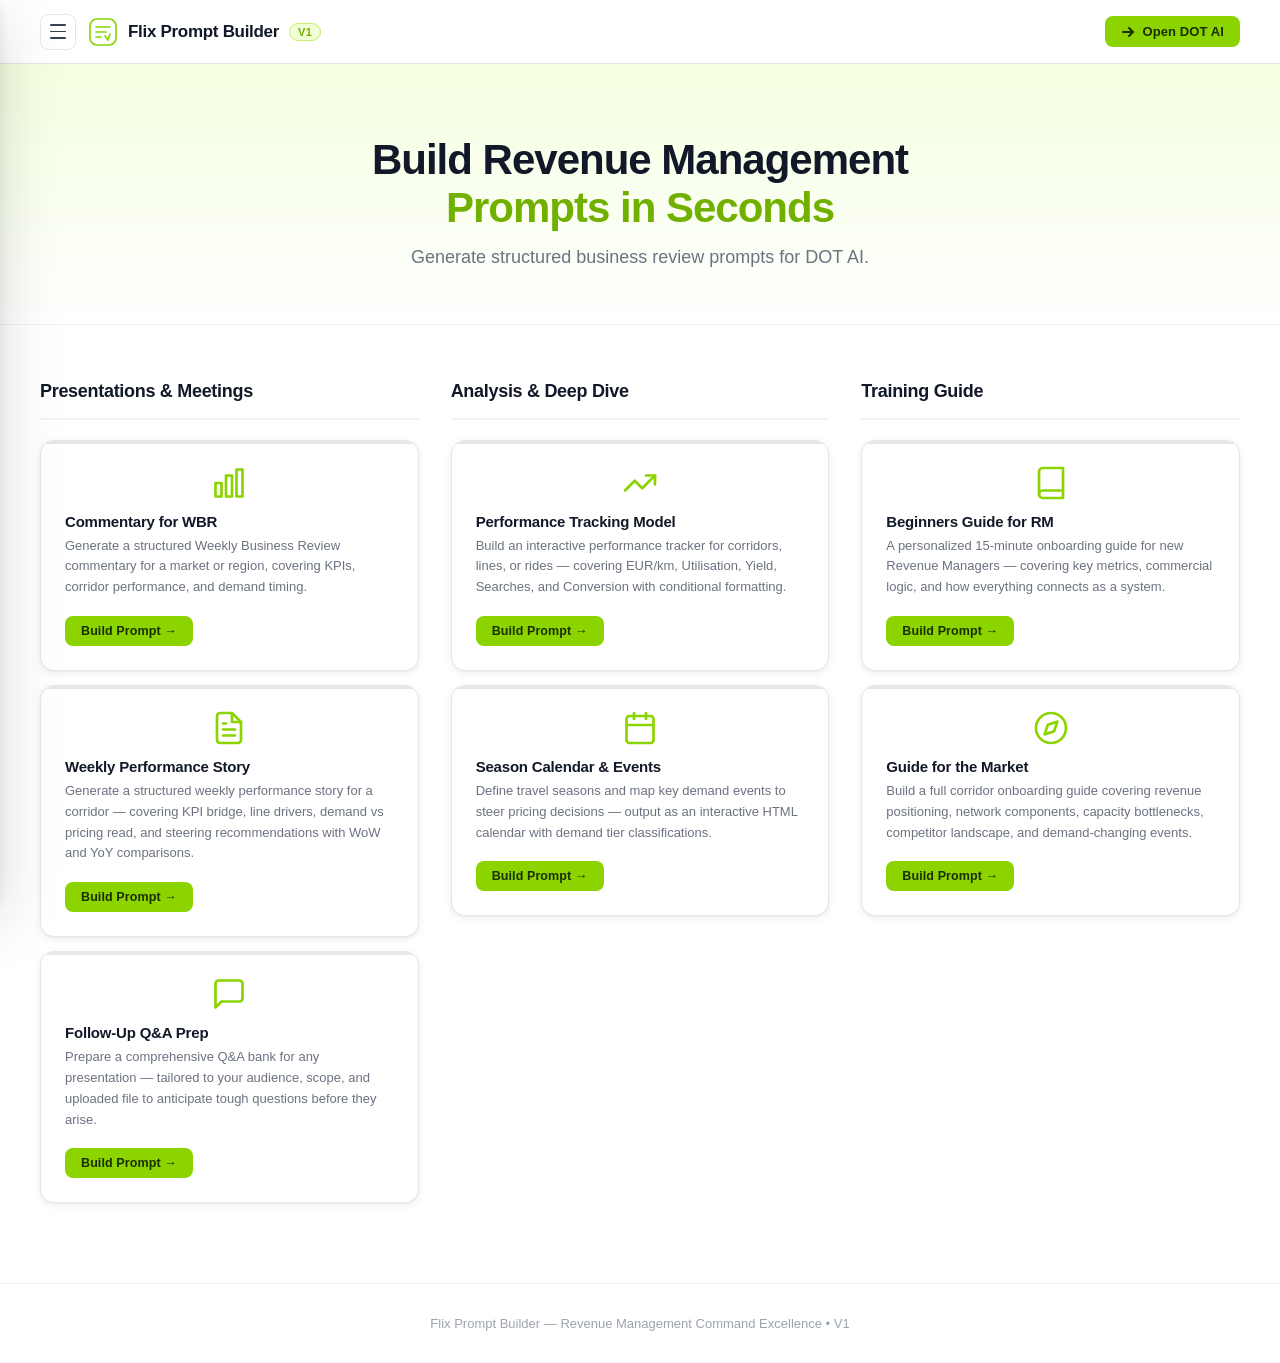
==== index.html @ 9ebeefa0 "Initial commit: RMCE AI Prompt Builder" ====
<!DOCTYPE html>
<html lang="en">
<head>
<meta charset="UTF-8">
<meta name="viewport" content="width=device-width, initial-scale=1.0">
<title>Flix Prompt Builder</title>
<link rel="stylesheet" href="css/styles.css">
</head>
<body>

<!-- SIDEBAR BACKDROP -->
<div class="sidebar-backdrop" id="sidebar-backdrop" onclick="closeSidebar()"></div>

<!-- SIDEBAR -->
<aside class="sidebar" id="sidebar">
  <div class="sidebar-head">
    <a class="sidebar-brand" href="#">
      <svg class="sidebar-brand-logo" viewBox="0 0 30 30" fill="none">
        <rect x="2" y="2" width="26" height="26" rx="7" stroke="#8BD400" stroke-width="1.7"/>
        <line x1="8" y1="10" x2="22" y2="10" stroke="#8BD400" stroke-width="1.7" stroke-linecap="round"/>
        <line x1="8" y1="15" x2="18" y2="15" stroke="#8BD400" stroke-width="1.7" stroke-linecap="round"/>
        <line x1="8" y1="20" x2="13" y2="20" stroke="#8BD400" stroke-width="1.7" stroke-linecap="round"/>
        <polyline points="17,19 20,23 22,17" stroke="#8BD400" stroke-width="1.7" stroke-linecap="round" stroke-linejoin="round" fill="none"/>
      </svg>
      <span class="sidebar-brand-text">Prompt Builder</span>
    </a>
    <button class="btn-sidebar-close" onclick="closeSidebar()" aria-label="Close sidebar">&#x2715;</button>
  </div>
  <div class="sidebar-actions">
    <button class="btn-new-prompt" onclick="closeSidebar()">
      <svg viewBox="0 0 16 16"><line x1="8" y1="2" x2="8" y2="14"/><line x1="2" y1="8" x2="14" y2="8"/></svg>
      New Prompt
    </button>
  </div>
  <div class="sidebar-body">
    <div class="sidebar-section-label">Recent</div>
    <div id="sidebar-list"><div class="sidebar-empty">No prompts yet</div></div>
  </div>
  <div class="sidebar-foot">
    <div class="sidebar-profile">
      <div class="sidebar-avatar">
        <svg viewBox="0 0 16 16"><circle cx="8" cy="5.5" r="2.5"/><path d="M2 14c0-3.3 2.7-6 6-6s6 2.7 6 6"/></svg>
      </div>
      <div class="sidebar-profile-info">
        <div class="sidebar-profile-name">RM Team</div>
        <div class="sidebar-profile-role">RMCE · V1</div>
      </div>
    </div>
  </div>
</aside>

<!-- NAV -->
<nav>
  <div style="display:flex;align-items:center;gap:12px;">
    <button class="btn-menu" id="btn-menu" aria-label="Open menu" onclick="openSidebar()">
      <span></span><span></span><span></span>
    </button>
    <a class="nav-brand" href="#">
      <svg class="nav-logo" viewBox="0 0 30 30" fill="none">
        <rect x="2" y="2" width="26" height="26" rx="7" stroke="#8BD400" stroke-width="1.7"/>
        <line x1="8" y1="10" x2="22" y2="10" stroke="#8BD400" stroke-width="1.7" stroke-linecap="round"/>
        <line x1="8" y1="15" x2="18" y2="15" stroke="#8BD400" stroke-width="1.7" stroke-linecap="round"/>
        <line x1="8" y1="20" x2="13" y2="20" stroke="#8BD400" stroke-width="1.7" stroke-linecap="round"/>
        <polyline points="17,19 20,23 22,17" stroke="#8BD400" stroke-width="1.7" stroke-linecap="round" stroke-linejoin="round" fill="none"/>
      </svg>
      <span class="nav-brand-text">Flix Prompt Builder</span>
      <span class="v1-badge">V1</span>
    </a>
  </div>
  <div class="nav-right">
    <a class="btn-dotai-nav" href="https://eu.getdot.ai" target="_blank" rel="noopener">
      <svg class="icon" viewBox="0 0 14 14"><path d="M2 7h10M8 3l4 4-4 4"/></svg>
      Open DOT AI
    </a>
  </div>
</nav>

<!-- HERO -->
<section class="hero">
  <h1>Build Revenue Management<br><span>Prompts in Seconds</span></h1>
  <p>Generate structured business review prompts for DOT AI.</p>
</section>

<!-- MAIN -->
<main id="app"></main>

<!-- MODAL -->
<div class="overlay" id="overlay" role="dialog" aria-modal="true">
  <div class="modal" id="modal">
    <div class="modal-header">
      <div class="modal-header-top">
        <div class="modal-title" id="modal-title"></div>
        <button class="modal-close" id="modal-close" aria-label="Close">&#x2715;</button>
      </div>
      <div class="progress-dots" id="progress-dots"></div>
    </div>
    <div class="modal-body" id="modal-body"></div>
    <div class="modal-footer">
      <div class="footer-left">
        <button class="btn-cancel" id="btn-cancel">Cancel</button>
      </div>
      <div class="footer-right">
        <button class="btn-prev" id="btn-prev">&#x2190; Previous</button>
        <button class="btn-next" id="btn-next">Next &#x2192;</button>
      </div>
    </div>
  </div>
</div>

<!-- TOAST -->
<div class="toast" id="toast"></div>

<footer>Flix Prompt Builder &mdash; Revenue Management Command Excellence &bull; V1</footer>

<script src="js/app.js"></script>
</body>
</html>
---- css/styles.css ----
*, *::before, *::after { box-sizing: border-box; margin: 0; padding: 0; }

:root {
  --green: #8BD400;
  --green-dark: #72b000;
  --green-light: #f0ffd4;
  --gray-50: #f9fafb;
  --gray-100: #f3f4f6;
  --gray-200: #e5e7eb;
  --gray-300: #d1d5db;
  --gray-400: #9ca3af;
  --gray-500: #6b7280;
  --gray-700: #374151;
  --gray-900: #111827;
  --radius: 14px;
  --shadow: 0 2px 8px rgba(0,0,0,0.07), 0 1px 2px rgba(0,0,0,0.04);
  --shadow-md: 0 8px 24px rgba(0,0,0,0.10), 0 2px 6px rgba(0,0,0,0.05);
  --shadow-lg: 0 20px 60px rgba(0,0,0,0.15), 0 4px 12px rgba(0,0,0,0.08);
}

body { font-family: -apple-system, BlinkMacSystemFont, 'Segoe UI', sans-serif; background: #fff; color: var(--gray-900); min-height: 100vh; }

/* ── NAV ──────────────────────────────────────────────────── */
nav { display: flex; align-items: center; justify-content: space-between; padding: 0 40px; height: 64px; border-bottom: 1px solid var(--gray-200); background: #fff; position: sticky; top: 0; z-index: 100; }
.nav-brand { display: flex; align-items: center; gap: 10px; text-decoration: none; }
.nav-logo { width: 30px; height: 30px; }
.nav-brand-text { font-size: 17px; font-weight: 700; color: var(--gray-900); letter-spacing: -0.3px; }
.v1-badge { background: var(--green-light); color: var(--green-dark); font-size: 11px; font-weight: 700; padding: 2px 8px; border-radius: 20px; border: 1px solid #c5f06a; letter-spacing: 0.3px; }
.nav-right { display: flex; align-items: center; gap: 12px; }
.btn-dotai-nav { display: inline-flex; align-items: center; gap: 7px; background: var(--green); color: #1a2e00; font-size: 13px; font-weight: 700; padding: 8px 16px; border-radius: 8px; text-decoration: none; transition: background 0.15s, transform 0.1s; letter-spacing: 0.1px; }
.btn-dotai-nav:hover { background: var(--green-dark); color: #fff; transform: scale(1.02); }
.btn-dotai-nav .icon { width: 14px; height: 14px; stroke: currentColor; fill: none; stroke-width: 2; stroke-linecap: round; stroke-linejoin: round; }

/* ── HERO ─────────────────────────────────────────────────── */
.hero { text-align: center; padding: 72px 40px 56px; background: linear-gradient(180deg, #f4ffe0 0%, #fff 100%); border-bottom: 1px solid var(--gray-100); }
.hero h1 { font-size: 42px; font-weight: 800; color: var(--gray-900); letter-spacing: -1px; line-height: 1.15; }
.hero h1 span { color: var(--green-dark); }
.hero p { margin-top: 14px; font-size: 18px; color: var(--gray-500); max-width: 500px; margin-left: auto; margin-right: auto; }

/* ── HAMBURGER ────────────────────────────────────────────── */
.btn-menu { width: 36px; height: 36px; display: flex; flex-direction: column; align-items: center; justify-content: center; gap: 5px; background: none; border: 1.5px solid var(--gray-200); border-radius: 8px; cursor: pointer; transition: border-color 0.15s, background 0.15s; flex-shrink: 0; }
.btn-menu:hover { border-color: var(--green); background: var(--green-light); }
.btn-menu span { display: block; width: 16px; height: 1.8px; background: var(--gray-700); border-radius: 2px; transition: background 0.15s; }
.btn-menu:hover span { background: var(--green-dark); }

/* ── SIDEBAR BACKDROP ─────────────────────────────────────── */
.sidebar-backdrop { position: fixed; inset: 0; background: rgba(0,0,0,0.3); backdrop-filter: blur(2px); z-index: 200; opacity: 0; pointer-events: none; transition: opacity 0.25s ease; }
.sidebar-backdrop.open { opacity: 1; pointer-events: all; }

/* ── SIDEBAR PANEL ────────────────────────────────────────── */
.sidebar { position: fixed; top: 0; left: 0; width: 272px; height: 100vh; background: #fff; border-right: 1px solid var(--gray-200); z-index: 300; display: flex; flex-direction: column; transform: translateX(-100%); transition: transform 0.28s cubic-bezier(0.4,0,0.2,1); box-shadow: var(--shadow-lg); }
.sidebar.open { transform: translateX(0); }

.sidebar-head { display: flex; align-items: center; justify-content: space-between; padding: 18px 16px 14px; border-bottom: 1px solid var(--gray-100); flex-shrink: 0; }
.sidebar-brand { display: flex; align-items: center; gap: 9px; text-decoration: none; }
.sidebar-brand-logo { width: 26px; height: 26px; }
.sidebar-brand-text { font-size: 15px; font-weight: 700; color: var(--gray-900); letter-spacing: -0.2px; }
.btn-sidebar-close { width: 30px; height: 30px; border-radius: 7px; border: 1px solid var(--gray-200); background: #fff; cursor: pointer; display: flex; align-items: center; justify-content: center; color: var(--gray-400); font-size: 16px; transition: background 0.15s, color 0.15s; }
.btn-sidebar-close:hover { background: var(--gray-100); color: var(--gray-700); }

.sidebar-actions { padding: 14px 12px 10px; flex-shrink: 0; }
.btn-new-prompt { display: flex; align-items: center; gap: 8px; width: 100%; padding: 9px 14px; background: var(--green); color: #1a2e00; font-size: 13px; font-weight: 700; border: none; border-radius: 9px; cursor: pointer; transition: background 0.15s; letter-spacing: 0.1px; }
.btn-new-prompt:hover { background: var(--green-dark); color: #fff; }
.btn-new-prompt svg { width: 15px; height: 15px; stroke: currentColor; fill: none; stroke-width: 2.2; stroke-linecap: round; stroke-linejoin: round; flex-shrink: 0; }

.sidebar-body { flex: 1; overflow-y: auto; padding: 6px 12px 8px; scrollbar-width: thin; scrollbar-color: var(--gray-200) transparent; }
.sidebar-body::-webkit-scrollbar { width: 3px; }
.sidebar-body::-webkit-scrollbar-thumb { background: var(--gray-200); border-radius: 3px; }
.sidebar-section-label { font-size: 10.5px; font-weight: 700; text-transform: uppercase; letter-spacing: 1px; color: var(--gray-400); padding: 8px 8px 6px; }
.sidebar-empty { font-size: 12.5px; color: var(--gray-400); padding: 10px 8px; font-style: italic; }

.sidebar-item { display: flex; align-items: center; gap: 10px; padding: 8px 8px; border-radius: 8px; cursor: pointer; transition: background 0.12s; text-align: left; width: 100%; border: none; background: none; font-family: inherit; }
.sidebar-item:hover { background: var(--gray-100); }
.sidebar-item.active { background: var(--green-light); }
.sidebar-item-icon { width: 32px; height: 32px; display: flex; align-items: center; justify-content: center; flex-shrink: 0; background: #fff; border: 1px solid var(--gray-200); border-radius: 7px; overflow: hidden; }
.sidebar-item.active .sidebar-item-icon { border-color: #c5f06a; background: var(--green-light); }
.sidebar-item-body { min-width: 0; flex: 1; }
.sidebar-item-title { font-size: 13px; font-weight: 600; color: var(--gray-900); white-space: nowrap; overflow: hidden; text-overflow: ellipsis; }
.sidebar-item-meta { font-size: 11px; color: var(--gray-400); margin-top: 1px; }
.sidebar-item.active .sidebar-item-title { color: var(--green-dark); }

.sidebar-foot { border-top: 1px solid var(--gray-100); padding: 12px; flex-shrink: 0; }
.sidebar-profile { display: flex; align-items: center; gap: 10px; padding: 8px 8px; border-radius: 8px; cursor: default; }
.sidebar-avatar { width: 32px; height: 32px; border-radius: 50%; background: var(--green-light); border: 1.5px solid #c5f06a; display: flex; align-items: center; justify-content: center; flex-shrink: 0; }
.sidebar-avatar svg { width: 16px; height: 16px; stroke: var(--green-dark); fill: none; stroke-width: 2; stroke-linecap: round; stroke-linejoin: round; }
.sidebar-profile-info { min-width: 0; flex: 1; }
.sidebar-profile-name { font-size: 13px; font-weight: 600; color: var(--gray-900); }
.sidebar-profile-role { font-size: 11px; color: var(--gray-400); }

/* ── MAIN ─────────────────────────────────────────────────── */
main { max-width: 1280px; margin: 0 auto; padding: 56px 40px 80px; }
.categories-wrapper { display: grid; grid-template-columns: repeat(3, 1fr); gap: 32px; align-items: start; }

/* ── CATEGORY ─────────────────────────────────────────────── */
.category-section { min-width: 0; }
.category-header { margin-bottom: 20px; padding-bottom: 16px; border-bottom: 2px solid var(--gray-100); }
.category-pill { display: inline-block; font-size: 10px; font-weight: 700; text-transform: uppercase; letter-spacing: 1.2px; color: var(--green-dark); background: var(--green-light); border: 1px solid #c5f06a; padding: 3px 10px; border-radius: 20px; margin-bottom: 6px; }
.category-title { font-size: 18px; font-weight: 700; color: var(--gray-900); letter-spacing: -0.3px; }
.cards-grid { display: flex; flex-direction: column; gap: 14px; }

/* ── CARD ─────────────────────────────────────────────────── */
.card { background: #fff; border: 1px solid var(--gray-200); border-radius: var(--radius); padding: 24px; box-shadow: var(--shadow); transition: transform 0.2s ease, box-shadow 0.2s ease, border-color 0.2s ease; position: relative; overflow: hidden; }
.card::before { content: ''; position: absolute; top: 0; left: 0; right: 0; height: 3px; background: var(--gray-200); transition: background 0.2s ease; }
.card.active:hover { transform: translateY(-3px); box-shadow: var(--shadow-md); border-color: #c5f06a; }
.card.active:hover::before { background: var(--green); }
.card.disabled { opacity: 0.55; }
.card-icon { font-size: 28px; margin-bottom: 12px; line-height: 1; display: flex; align-items: center; justify-content: center; }
.card-title { font-size: 15px; font-weight: 700; color: var(--gray-900); margin-bottom: 6px; letter-spacing: -0.2px; }
.card-desc { font-size: 13px; color: var(--gray-500); line-height: 1.6; margin-bottom: 18px; }
.btn-build { display: inline-flex; align-items: center; gap: 6px; background: var(--green); color: #1a2e00; font-size: 12.5px; font-weight: 700; padding: 8px 16px; border-radius: 8px; border: none; cursor: pointer; transition: background 0.15s ease, transform 0.1s ease; letter-spacing: 0.1px; }
.btn-build:hover { background: var(--green-dark); color: #fff; transform: scale(1.02); }
.btn-build:active { transform: scale(0.98); }
.btn-disabled { display: inline-flex; align-items: center; gap: 6px; background: var(--gray-100); color: var(--gray-400); font-size: 12.5px; font-weight: 600; padding: 8px 16px; border-radius: 8px; border: none; cursor: not-allowed; }

/* ── MODAL OVERLAY ────────────────────────────────────────── */
.overlay { position: fixed; inset: 0; background: rgba(0,0,0,0.45); backdrop-filter: blur(4px); z-index: 1000; display: flex; align-items: center; justify-content: center; padding: 20px; opacity: 0; pointer-events: none; transition: opacity 0.25s ease; }
.overlay.open { opacity: 1; pointer-events: all; }

/* ── MODAL ────────────────────────────────────────────────── */
.modal { background: #fff; border-radius: 20px; width: 100%; max-width: 560px; box-shadow: var(--shadow-lg); transform: scale(0.92) translateY(20px); transition: transform 0.3s cubic-bezier(0.34,1.56,0.64,1), opacity 0.25s ease; opacity: 0; display: flex; flex-direction: column; max-height: 90vh; }
.overlay.open .modal { transform: scale(1) translateY(0); opacity: 1; }
.modal-header { padding: 28px 28px 0; }
.modal-header-top { display: flex; align-items: flex-start; justify-content: space-between; gap: 12px; margin-bottom: 20px; }
.modal-title { font-size: 19px; font-weight: 800; color: var(--gray-900); letter-spacing: -0.3px; line-height: 1.3; }
.modal-close { width: 32px; height: 32px; border-radius: 8px; border: 1px solid var(--gray-200); background: #fff; cursor: pointer; display: flex; align-items: center; justify-content: center; color: var(--gray-500); font-size: 18px; flex-shrink: 0; transition: background 0.15s, color 0.15s; }
.modal-close:hover { background: var(--gray-100); color: var(--gray-900); }

/* ── PROGRESS DOTS ────────────────────────────────────────── */
.progress-dots { display: flex; align-items: center; gap: 6px; margin-bottom: 4px; }
.dot { width: 8px; height: 8px; border-radius: 50%; background: var(--gray-200); transition: background 0.2s ease, transform 0.2s ease; }
.dot.active { background: var(--green); transform: scale(1.3); }
.dot.done { background: var(--green-dark); }

/* ── MODAL BODY ───────────────────────────────────────────── */
.modal-body { padding: 24px 28px; flex: 1; overflow-y: auto; }
.step { display: none; animation: fadeSlide 0.22s ease; }
.step.visible { display: block; }
@keyframes fadeSlide { from { opacity: 0; transform: translateX(14px); } to { opacity: 1; transform: translateX(0); } }
.step-label { font-size: 12px; font-weight: 600; text-transform: uppercase; letter-spacing: 1px; color: var(--green-dark); margin-bottom: 6px; }
.step-question { font-size: 17px; font-weight: 700; color: var(--gray-900); margin-bottom: 4px; line-height: 1.4; }
.step-hint { font-size: 13px; color: var(--gray-400); margin-bottom: 16px; }
.step input, .step textarea { width: 100%; border: 1.5px solid var(--gray-200); border-radius: 10px; padding: 12px 14px; font-size: 14px; color: var(--gray-900); font-family: inherit; outline: none; transition: border-color 0.15s; resize: vertical; }
.step input:focus, .step textarea:focus { border-color: var(--green); box-shadow: 0 0 0 3px rgba(139,212,0,0.15); }
.step textarea { min-height: 90px; }
.optional-tag { display: inline-block; font-size: 11px; color: var(--gray-400); background: var(--gray-100); padding: 2px 8px; border-radius: 20px; margin-left: 8px; font-weight: 500; }
.error-msg { font-size: 12px; color: #e53e3e; margin-top: 6px; display: none; }
.error-msg.show { display: block; }

/* ── MODAL FOOTER ─────────────────────────────────────────── */
.modal-footer { padding: 16px 28px 24px; display: flex; align-items: center; justify-content: space-between; border-top: 1px solid var(--gray-100); gap: 10px; }
.footer-left { display: flex; gap: 8px; }
.footer-right { display: flex; gap: 8px; }
.btn-cancel { background: none; border: 1.5px solid var(--gray-200); color: var(--gray-500); font-size: 13px; font-weight: 600; padding: 9px 16px; border-radius: 8px; cursor: pointer; transition: all 0.15s; }
.btn-cancel:hover { border-color: var(--gray-400); color: var(--gray-700); }
.btn-prev { background: var(--gray-100); border: none; color: var(--gray-700); font-size: 13px; font-weight: 600; padding: 9px 16px; border-radius: 8px; cursor: pointer; transition: background 0.15s; display: none; }
.btn-prev:hover { background: var(--gray-200); }
.btn-next { background: var(--green); border: none; color: #1a2e00; font-size: 13px; font-weight: 700; padding: 9px 20px; border-radius: 8px; cursor: pointer; transition: background 0.15s, transform 0.1s; }
.btn-next:hover { background: var(--green-dark); color: #fff; }
.btn-next:active { transform: scale(0.97); }

/* ── OUTPUT STEP ──────────────────────────────────────────── */
.output-label { font-size: 12px; font-weight: 600; text-transform: uppercase; letter-spacing: 1px; color: var(--green-dark); margin-bottom: 10px; }
.output-area { background: #0f1117; color: #e2e8f0; font-family: 'SF Mono', 'Fira Code', 'Cascadia Code', monospace; font-size: 12.5px; line-height: 1.7; border-radius: 12px; padding: 18px; min-height: 220px; max-height: 320px; overflow-y: auto; white-space: pre-wrap; word-break: break-word; border: 1px solid #1e2130; }
.output-actions { display: flex; flex-wrap: wrap; gap: 8px; margin-top: 14px; }
.btn-copy { background: var(--green); border: none; color: #1a2e00; font-size: 13px; font-weight: 700; padding: 9px 18px; border-radius: 8px; cursor: pointer; transition: background 0.15s; }
.btn-copy:hover { background: var(--green-dark); color: #fff; }
.btn-dotai { background: #fff; border: 1.5px solid var(--gray-200); color: var(--gray-700); font-size: 13px; font-weight: 600; padding: 9px 18px; border-radius: 8px; cursor: pointer; transition: all 0.15s; text-decoration: none; display: inline-flex; align-items: center; gap: 6px; }
.btn-dotai:hover { border-color: var(--green); color: var(--green-dark); }
.btn-download { background: var(--gray-100); border: none; color: var(--gray-700); font-size: 13px; font-weight: 600; padding: 9px 18px; border-radius: 8px; cursor: pointer; transition: background 0.15s; }
.btn-download:hover { background: var(--gray-200); }
.btn-another { background: var(--gray-100); border: none; color: var(--gray-700); font-size: 13px; font-weight: 600; padding: 9px 18px; border-radius: 8px; cursor: pointer; transition: background 0.15s; }
.btn-another:hover { background: var(--gray-200); }

/* ── TOAST ────────────────────────────────────────────────── */
.toast { position: fixed; bottom: 32px; left: 50%; transform: translateX(-50%) translateY(20px); background: var(--gray-900); color: #fff; font-size: 14px; font-weight: 600; padding: 12px 22px; border-radius: 10px; z-index: 2000; opacity: 0; pointer-events: none; transition: opacity 0.2s ease, transform 0.2s ease; white-space: nowrap; }
.toast.show { opacity: 1; transform: translateX(-50%) translateY(0); }

/* ── FOOTER ───────────────────────────────────────────────── */
footer { text-align: center; padding: 32px; border-top: 1px solid var(--gray-100); color: var(--gray-400); font-size: 13px; }
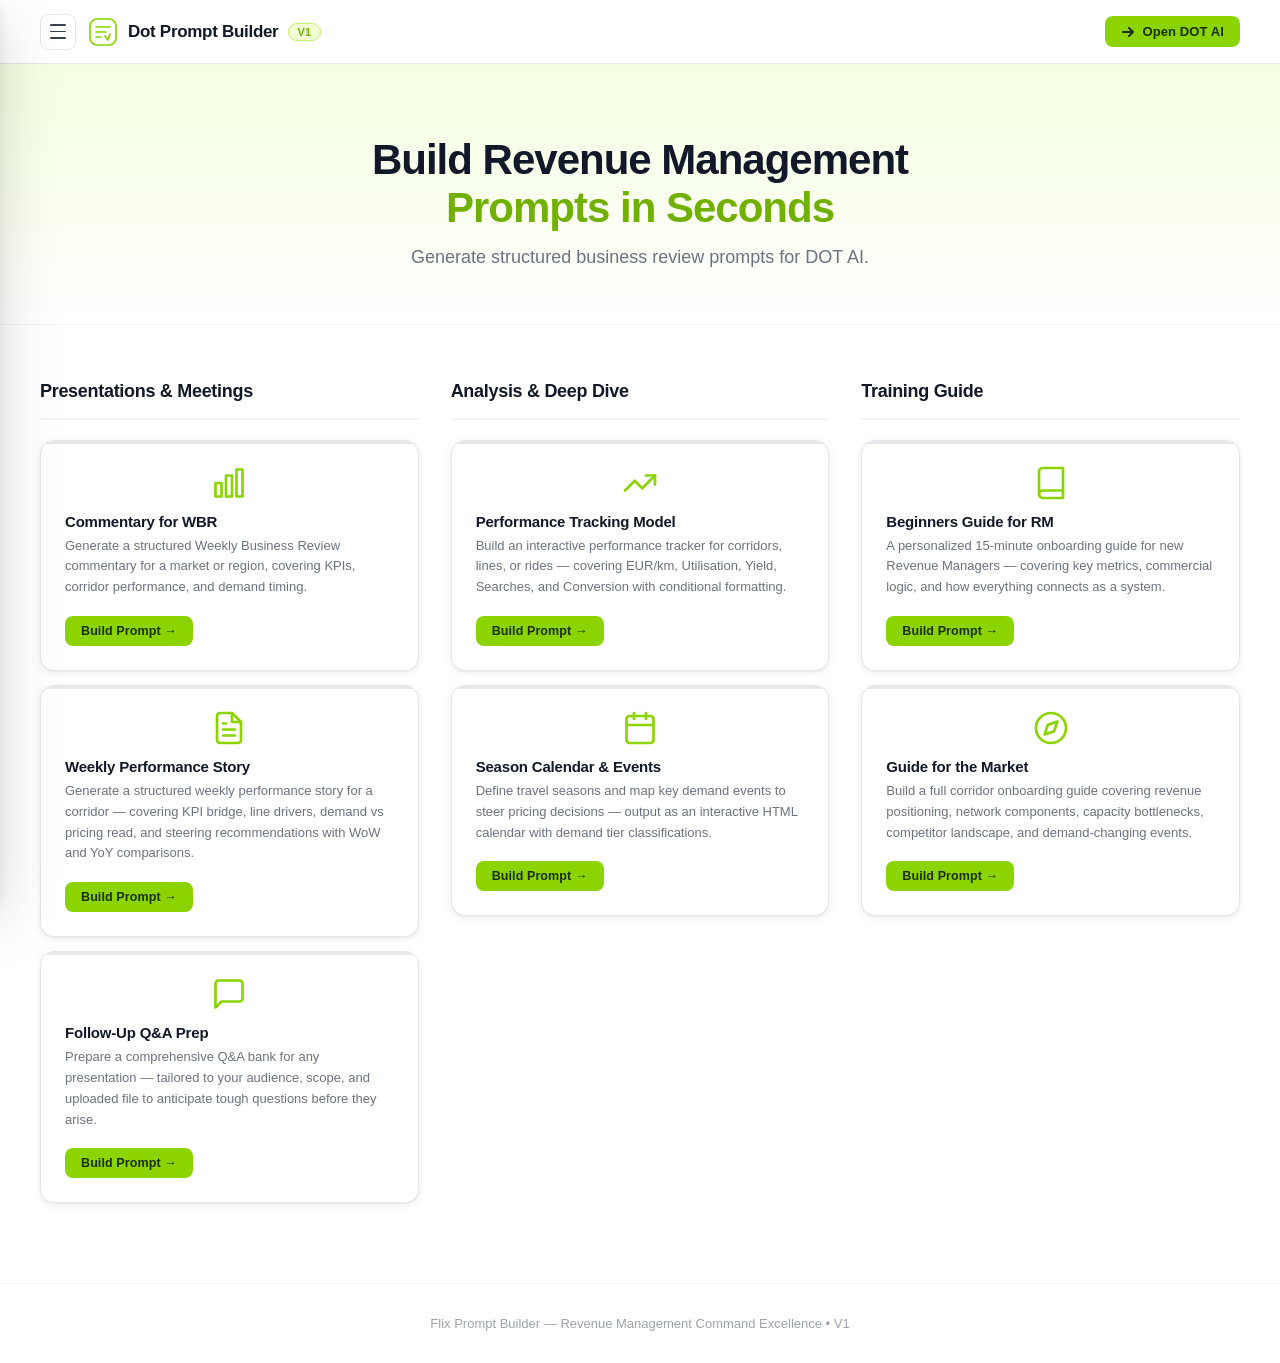
==== commit c90bcb7c: "Rename site to Dot Prompt Builder" ====
--- a/index.html
+++ b/index.html
@@ -3,7 +3,7 @@
 <head>
 <meta charset="UTF-8">
 <meta name="viewport" content="width=device-width, initial-scale=1.0">
-<title>Flix Prompt Builder</title>
+<title>Dot Prompt Builder</title>
 <link rel="stylesheet" href="css/styles.css">
 </head>
 <body>
@@ -63,7 +63,7 @@
         <line x1="8" y1="20" x2="13" y2="20" stroke="#8BD400" stroke-width="1.7" stroke-linecap="round"/>
         <polyline points="17,19 20,23 22,17" stroke="#8BD400" stroke-width="1.7" stroke-linecap="round" stroke-linejoin="round" fill="none"/>
       </svg>
-      <span class="nav-brand-text">Flix Prompt Builder</span>
+      <span class="nav-brand-text">Dot Prompt Builder</span>
       <span class="v1-badge">V1</span>
     </a>
   </div>
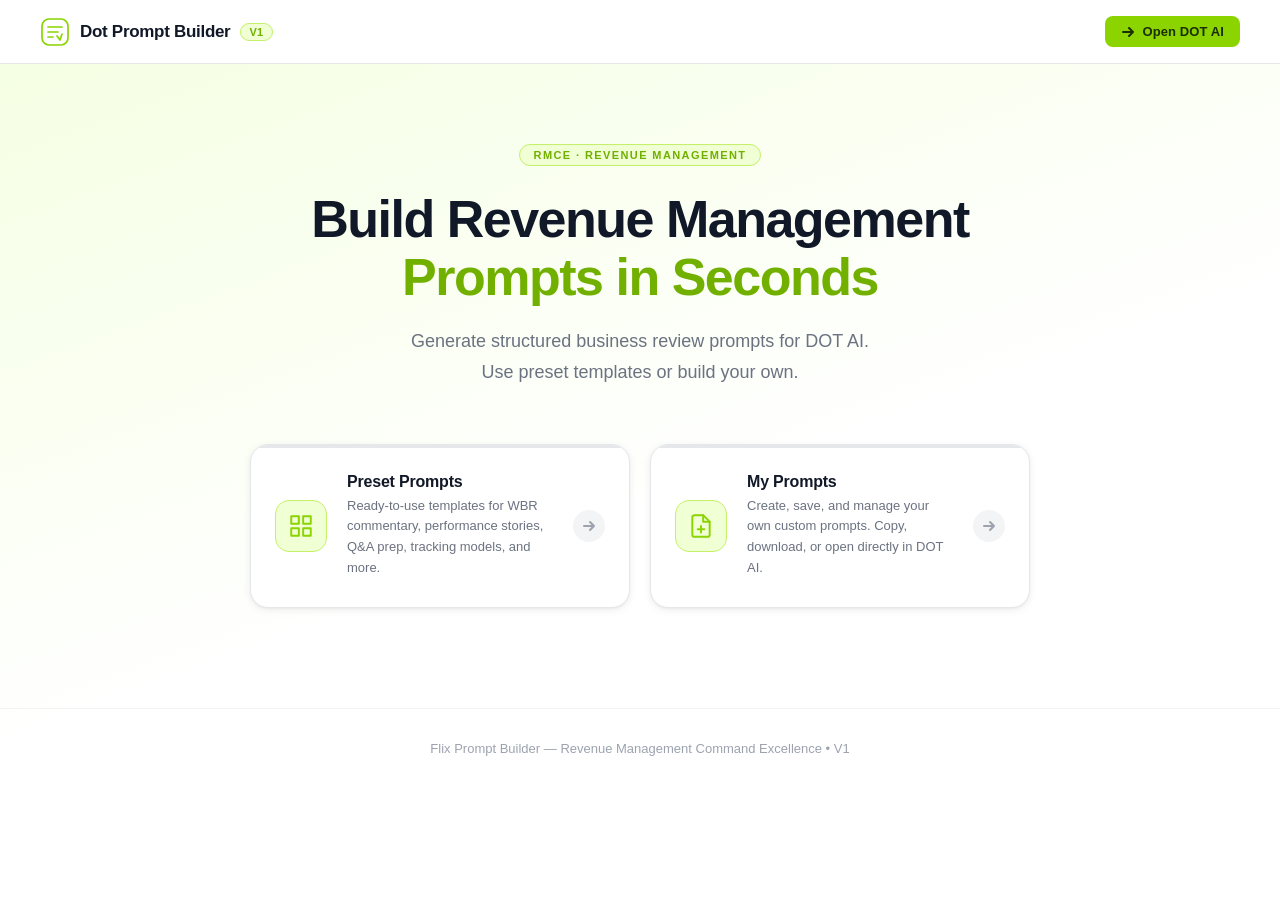
==== commit 85e1c6c6: "Add My Prompts page, landing page, and three-page navigation - New landing page (index.html) with tw" ====
--- a/index.html
+++ b/index.html
@@ -4,58 +4,15 @@
 <meta charset="UTF-8">
 <meta name="viewport" content="width=device-width, initial-scale=1.0">
 <title>Dot Prompt Builder</title>
+<link rel="icon" type="image/png" href="source/images.png">
 <link rel="stylesheet" href="css/styles.css">
 </head>
-<body>
-
-<!-- SIDEBAR BACKDROP -->
-<div class="sidebar-backdrop" id="sidebar-backdrop" onclick="closeSidebar()"></div>
-
-<!-- SIDEBAR -->
-<aside class="sidebar" id="sidebar">
-  <div class="sidebar-head">
-    <a class="sidebar-brand" href="#">
-      <svg class="sidebar-brand-logo" viewBox="0 0 30 30" fill="none">
-        <rect x="2" y="2" width="26" height="26" rx="7" stroke="#8BD400" stroke-width="1.7"/>
-        <line x1="8" y1="10" x2="22" y2="10" stroke="#8BD400" stroke-width="1.7" stroke-linecap="round"/>
-        <line x1="8" y1="15" x2="18" y2="15" stroke="#8BD400" stroke-width="1.7" stroke-linecap="round"/>
-        <line x1="8" y1="20" x2="13" y2="20" stroke="#8BD400" stroke-width="1.7" stroke-linecap="round"/>
-        <polyline points="17,19 20,23 22,17" stroke="#8BD400" stroke-width="1.7" stroke-linecap="round" stroke-linejoin="round" fill="none"/>
-      </svg>
-      <span class="sidebar-brand-text">Prompt Builder</span>
-    </a>
-    <button class="btn-sidebar-close" onclick="closeSidebar()" aria-label="Close sidebar">&#x2715;</button>
-  </div>
-  <div class="sidebar-actions">
-    <button class="btn-new-prompt" onclick="closeSidebar()">
-      <svg viewBox="0 0 16 16"><line x1="8" y1="2" x2="8" y2="14"/><line x1="2" y1="8" x2="14" y2="8"/></svg>
-      New Prompt
-    </button>
-  </div>
-  <div class="sidebar-body">
-    <div class="sidebar-section-label">Recent</div>
-    <div id="sidebar-list"><div class="sidebar-empty">No prompts yet</div></div>
-  </div>
-  <div class="sidebar-foot">
-    <div class="sidebar-profile">
-      <div class="sidebar-avatar">
-        <svg viewBox="0 0 16 16"><circle cx="8" cy="5.5" r="2.5"/><path d="M2 14c0-3.3 2.7-6 6-6s6 2.7 6 6"/></svg>
-      </div>
-      <div class="sidebar-profile-info">
-        <div class="sidebar-profile-name">RM Team</div>
-        <div class="sidebar-profile-role">RMCE · V1</div>
-      </div>
-    </div>
-  </div>
-</aside>
+<body class="landing-body">
 
 <!-- NAV -->
 <nav>
   <div style="display:flex;align-items:center;gap:12px;">
-    <button class="btn-menu" id="btn-menu" aria-label="Open menu" onclick="openSidebar()">
-      <span></span><span></span><span></span>
-    </button>
-    <a class="nav-brand" href="#">
+    <a class="nav-brand" href="index.html">
       <svg class="nav-logo" viewBox="0 0 30 30" fill="none">
         <rect x="2" y="2" width="26" height="26" rx="7" stroke="#8BD400" stroke-width="1.7"/>
         <line x1="8" y1="10" x2="22" y2="10" stroke="#8BD400" stroke-width="1.7" stroke-linecap="round"/>
@@ -75,43 +32,53 @@
   </div>
 </nav>
 
-<!-- HERO -->
-<section class="hero">
-  <h1>Build Revenue Management<br><span>Prompts in Seconds</span></h1>
-  <p>Generate structured business review prompts for DOT AI.</p>
+<!-- LANDING HERO -->
+<section class="landing-hero">
+  <div class="landing-badge">RMCE · Revenue Management</div>
+  <h1 class="landing-title">Build Revenue Management<br><span>Prompts in Seconds</span></h1>
+  <p class="landing-sub">Generate structured business review prompts for DOT AI.<br>Use preset templates or build your own.</p>
+
+  <div class="landing-cards">
+    <a class="landing-card" href="preset-prompts.html">
+      <div class="landing-card-icon">
+        <svg viewBox="0 0 24 24" fill="none" stroke="#8BD400" stroke-width="1.8" stroke-linecap="round" stroke-linejoin="round">
+          <rect x="3" y="3" width="7" height="7"/><rect x="14" y="3" width="7" height="7"/>
+          <rect x="3" y="14" width="7" height="7"/><rect x="14" y="14" width="7" height="7"/>
+        </svg>
+      </div>
+      <div class="landing-card-body">
+        <div class="landing-card-title">Preset Prompts</div>
+        <div class="landing-card-desc">Ready-to-use templates for WBR commentary, performance stories, Q&amp;A prep, tracking models, and more.</div>
+      </div>
+      <div class="landing-card-arrow">
+        <svg viewBox="0 0 16 16" fill="none" stroke="currentColor" stroke-width="2" stroke-linecap="round" stroke-linejoin="round">
+          <path d="M3 8h10M9 4l4 4-4 4"/>
+        </svg>
+      </div>
+    </a>
+
+    <a class="landing-card" href="my-prompts.html">
+      <div class="landing-card-icon">
+        <svg viewBox="0 0 24 24" fill="none" stroke="#8BD400" stroke-width="1.8" stroke-linecap="round" stroke-linejoin="round">
+          <path d="M14 2H6a2 2 0 0 0-2 2v16a2 2 0 0 0 2 2h12a2 2 0 0 0 2-2V8z"/>
+          <polyline points="14 2 14 8 20 8"/>
+          <line x1="12" y1="18" x2="12" y2="12"/><line x1="9" y1="15" x2="15" y2="15"/>
+        </svg>
+      </div>
+      <div class="landing-card-body">
+        <div class="landing-card-title">My Prompts</div>
+        <div class="landing-card-desc">Create, save, and manage your own custom prompts. Copy, download, or open directly in DOT AI.</div>
+      </div>
+      <div class="landing-card-arrow">
+        <svg viewBox="0 0 16 16" fill="none" stroke="currentColor" stroke-width="2" stroke-linecap="round" stroke-linejoin="round">
+          <path d="M3 8h10M9 4l4 4-4 4"/>
+        </svg>
+      </div>
+    </a>
+  </div>
 </section>
-
-<!-- MAIN -->
-<main id="app"></main>
-
-<!-- MODAL -->
-<div class="overlay" id="overlay" role="dialog" aria-modal="true">
-  <div class="modal" id="modal">
-    <div class="modal-header">
-      <div class="modal-header-top">
-        <div class="modal-title" id="modal-title"></div>
-        <button class="modal-close" id="modal-close" aria-label="Close">&#x2715;</button>
-      </div>
-      <div class="progress-dots" id="progress-dots"></div>
-    </div>
-    <div class="modal-body" id="modal-body"></div>
-    <div class="modal-footer">
-      <div class="footer-left">
-        <button class="btn-cancel" id="btn-cancel">Cancel</button>
-      </div>
-      <div class="footer-right">
-        <button class="btn-prev" id="btn-prev">&#x2190; Previous</button>
-        <button class="btn-next" id="btn-next">Next &#x2192;</button>
-      </div>
-    </div>
-  </div>
-</div>
-
-<!-- TOAST -->
-<div class="toast" id="toast"></div>
 
 <footer>Flix Prompt Builder &mdash; Revenue Management Command Excellence &bull; V1</footer>
 
-<script src="js/app.js"></script>
 </body>
 </html>
--- a/css/styles.css
+++ b/css/styles.css
@@ -27,6 +27,9 @@
 .nav-brand-text { font-size: 17px; font-weight: 700; color: var(--gray-900); letter-spacing: -0.3px; }
 .v1-badge { background: var(--green-light); color: var(--green-dark); font-size: 11px; font-weight: 700; padding: 2px 8px; border-radius: 20px; border: 1px solid #c5f06a; letter-spacing: 0.3px; }
 .nav-right { display: flex; align-items: center; gap: 12px; }
+.btn-back-nav { display: inline-flex; align-items: center; gap: 6px; background: none; color: var(--gray-500); font-size: 13px; font-weight: 600; padding: 8px 14px; border-radius: 8px; text-decoration: none; border: 1.5px solid var(--gray-200); transition: border-color 0.15s, color 0.15s, background 0.15s; }
+.btn-back-nav:hover { border-color: var(--gray-400); color: var(--gray-900); background: var(--gray-50); }
+.btn-back-nav svg { width: 14px; height: 14px; }
 .btn-dotai-nav { display: inline-flex; align-items: center; gap: 7px; background: var(--green); color: #1a2e00; font-size: 13px; font-weight: 700; padding: 8px 16px; border-radius: 8px; text-decoration: none; transition: background 0.15s, transform 0.1s; letter-spacing: 0.1px; }
 .btn-dotai-nav:hover { background: var(--green-dark); color: #fff; transform: scale(1.02); }
 .btn-dotai-nav .icon { width: 14px; height: 14px; stroke: currentColor; fill: none; stroke-width: 2; stroke-linecap: round; stroke-linejoin: round; }
@@ -68,6 +71,12 @@
 .sidebar-body::-webkit-scrollbar-thumb { background: var(--gray-200); border-radius: 3px; }
 .sidebar-section-label { font-size: 10.5px; font-weight: 700; text-transform: uppercase; letter-spacing: 1px; color: var(--gray-400); padding: 8px 8px 6px; }
 .sidebar-empty { font-size: 12.5px; color: var(--gray-400); padding: 10px 8px; font-style: italic; }
+
+.sidebar-item-wrap { display: flex; align-items: center; gap: 4px; }
+.sidebar-item-wrap .sidebar-item { flex: 1; }
+.btn-delete-history { flex-shrink: 0; width: 24px; height: 24px; border-radius: 6px; border: none; background: none; color: var(--gray-300); font-size: 12px; cursor: pointer; display: flex; align-items: center; justify-content: center; transition: background 0.12s, color 0.12s; opacity: 0; }
+.sidebar-item-wrap:hover .btn-delete-history { opacity: 1; }
+.btn-delete-history:hover { background: #fee2e2; color: #e53e3e; }
 
 .sidebar-item { display: flex; align-items: center; gap: 10px; padding: 8px 8px; border-radius: 8px; cursor: pointer; transition: background 0.12s; text-align: left; width: 100%; border: none; background: none; font-family: inherit; }
 .sidebar-item:hover { background: var(--gray-100); }
@@ -175,5 +184,88 @@
 .toast { position: fixed; bottom: 32px; left: 50%; transform: translateX(-50%) translateY(20px); background: var(--gray-900); color: #fff; font-size: 14px; font-weight: 600; padding: 12px 22px; border-radius: 10px; z-index: 2000; opacity: 0; pointer-events: none; transition: opacity 0.2s ease, transform 0.2s ease; white-space: nowrap; }
 .toast.show { opacity: 1; transform: translateX(-50%) translateY(0); }
 
+/* ── PAGE SWITCHER BUTTONS ────────────────────────────────── */
+.page-switcher { display: flex; justify-content: center; gap: 12px; padding: 28px 40px 32px; background: #fff; position: relative; }
+.page-btn { position: relative; overflow: hidden; display: inline-flex; align-items: center; justify-content: center; text-decoration: none; padding: 11px 28px; font-size: 14px; font-weight: 700; border-radius: 10px; cursor: pointer; letter-spacing: 0.1px; transition: background 0.18s, color 0.18s, border-color 0.18s, transform 0.12s; outline: none; font-family: inherit; }
+.page-btn:active { transform: scale(0.97); }
+.page-btn--solid { background: var(--green); color: #1a2e00; border: 2px solid var(--green); }
+.page-btn--solid:hover { background: var(--green-dark); border-color: var(--green-dark); color: #fff; }
+.page-btn--outline { background: transparent; color: var(--gray-700); border: 2px solid var(--gray-300); }
+.page-btn--outline:hover { border-color: var(--green); color: var(--green-dark); }
+.page-btn.active.page-btn--solid { background: var(--green); border-color: var(--green); color: #1a2e00; }
+.page-btn.active.page-btn--outline { background: var(--green); border-color: var(--green); color: #1a2e00; }
+.page-btn.active.page-btn--outline:hover { background: var(--green-dark); border-color: var(--green-dark); color: #fff; }
+
+
+/* ── MY PROMPTS ───────────────────────────────────────────── */
+#my-prompts-app { max-width: 1280px; margin: 0 auto; padding: 40px 40px 80px; }
+.my-prompts-header { display: flex; align-items: center; justify-content: space-between; margin-bottom: 32px; }
+.my-prompts-title { font-size: 22px; font-weight: 800; color: var(--gray-900); letter-spacing: -0.4px; }
+.btn-add-prompt { display: inline-flex; align-items: center; gap: 8px; background: var(--green); color: #1a2e00; font-size: 13px; font-weight: 700; padding: 9px 18px; border-radius: 9px; border: none; cursor: pointer; transition: background 0.15s, transform 0.1s; }
+.btn-add-prompt:hover { background: var(--green-dark); color: #fff; transform: scale(1.02); }
+.btn-add-prompt svg { width: 15px; height: 15px; stroke: currentColor; fill: none; stroke-width: 2.5; stroke-linecap: round; stroke-linejoin: round; }
+
+.my-prompts-empty { text-align: center; padding: 80px 20px; color: var(--gray-400); }
+.my-prompts-empty svg { width: 48px; height: 48px; stroke: var(--gray-300); fill: none; stroke-width: 1.5; margin-bottom: 16px; }
+.my-prompts-empty p { font-size: 15px; font-weight: 500; margin-bottom: 6px; color: var(--gray-500); }
+.my-prompts-empty span { font-size: 13px; }
+
+.my-prompts-list { display: flex; flex-direction: column; gap: 10px; }
+.my-prompt-row { display: flex; align-items: center; gap: 16px; background: #fff; border: 1px solid var(--gray-200); border-radius: var(--radius); padding: 18px 22px; box-shadow: var(--shadow); cursor: pointer; transition: transform 0.18s ease, box-shadow 0.18s ease, border-color 0.18s ease; position: relative; }
+.my-prompt-row:hover { transform: translateY(-2px); box-shadow: var(--shadow-md); border-color: #c5f06a; }
+.my-prompt-row-name { font-size: 15px; font-weight: 700; color: var(--gray-900); flex: 1; min-width: 0; white-space: nowrap; overflow: hidden; text-overflow: ellipsis; }
+.my-prompt-row-cat { font-size: 11.5px; font-weight: 700; color: var(--green-dark); background: var(--green-light); border: 1px solid #c5f06a; padding: 3px 10px; border-radius: 20px; white-space: nowrap; flex-shrink: 0; }
+.my-prompt-row-date { font-size: 12px; color: var(--gray-400); white-space: nowrap; flex-shrink: 0; width: 100px; text-align: right; }
+.btn-delete-my-prompt { flex-shrink: 0; width: 28px; height: 28px; border-radius: 7px; border: none; background: none; color: var(--gray-300); font-size: 14px; cursor: pointer; display: flex; align-items: center; justify-content: center; transition: background 0.12s, color 0.12s; opacity: 0; }
+.my-prompt-row:hover .btn-delete-my-prompt { opacity: 1; }
+.btn-delete-my-prompt:hover { background: #fee2e2; color: #e53e3e; }
+
+/* ── CREATE PROMPT MODAL ──────────────────────────────────── */
+.create-prompt-overlay { position: fixed; inset: 0; background: rgba(0,0,0,0.45); backdrop-filter: blur(4px); z-index: 1000; display: flex; align-items: center; justify-content: center; padding: 20px; opacity: 0; pointer-events: none; transition: opacity 0.25s ease; }
+.create-prompt-overlay.open { opacity: 1; pointer-events: all; }
+.create-prompt-modal { background: #fff; border-radius: 20px; width: 100%; max-width: 580px; box-shadow: var(--shadow-lg); transform: scale(0.92) translateY(20px); transition: transform 0.3s cubic-bezier(0.34,1.56,0.64,1), opacity 0.25s ease; opacity: 0; display: flex; flex-direction: column; max-height: 90vh; }
+.create-prompt-overlay.open .create-prompt-modal { transform: scale(1) translateY(0); opacity: 1; }
+.create-prompt-modal .modal-header { padding: 28px 28px 20px; border-bottom: 1px solid var(--gray-100); }
+.create-prompt-modal .modal-body { padding: 24px 28px; flex: 1; overflow-y: auto; display: flex; flex-direction: column; gap: 18px; }
+.create-prompt-modal .modal-footer { padding: 16px 28px 24px; display: flex; align-items: center; justify-content: flex-end; gap: 10px; border-top: 1px solid var(--gray-100); }
+.field-label { font-size: 13px; font-weight: 600; color: var(--gray-700); margin-bottom: 6px; }
+.field-group { display: flex; flex-direction: column; }
+.create-prompt-modal input[type="text"], .create-prompt-modal select { width: 100%; border: 1.5px solid var(--gray-200); border-radius: 10px; padding: 11px 14px; font-size: 14px; color: var(--gray-900); font-family: inherit; outline: none; transition: border-color 0.15s; background: #fff; }
+.create-prompt-modal input[type="text"]:focus, .create-prompt-modal select:focus { border-color: var(--green); box-shadow: 0 0 0 3px rgba(139,212,0,0.15); }
+.create-prompt-modal textarea { width: 100%; border: 1.5px solid var(--gray-200); border-radius: 10px; padding: 12px 14px; font-size: 13.5px; color: var(--gray-900); font-family: 'SF Mono', 'Fira Code', monospace; outline: none; transition: border-color 0.15s; resize: vertical; min-height: 200px; line-height: 1.6; }
+.create-prompt-modal textarea:focus { border-color: var(--green); box-shadow: 0 0 0 3px rgba(139,212,0,0.15); }
+.btn-save-prompt { background: var(--green); border: none; color: #1a2e00; font-size: 13px; font-weight: 700; padding: 10px 22px; border-radius: 8px; cursor: pointer; transition: background 0.15s; }
+.btn-save-prompt:hover { background: var(--green-dark); color: #fff; }
+.create-error { font-size: 12px; color: #e53e3e; margin-top: 4px; display: none; }
+.create-error.show { display: block; }
+
+/* ── VIEW MY PROMPT MODAL ─────────────────────────────────── */
+.view-my-prompt-overlay { position: fixed; inset: 0; background: rgba(0,0,0,0.45); backdrop-filter: blur(4px); z-index: 1000; display: flex; align-items: center; justify-content: center; padding: 20px; opacity: 0; pointer-events: none; transition: opacity 0.25s ease; }
+.view-my-prompt-overlay.open { opacity: 1; pointer-events: all; }
+.view-my-prompt-modal { background: #fff; border-radius: 20px; width: 100%; max-width: 560px; box-shadow: var(--shadow-lg); transform: scale(0.92) translateY(20px); transition: transform 0.3s cubic-bezier(0.34,1.56,0.64,1), opacity 0.25s ease; opacity: 0; display: flex; flex-direction: column; max-height: 90vh; }
+.view-my-prompt-overlay.open .view-my-prompt-modal { transform: scale(1) translateY(0); opacity: 1; }
+
+/* ── LANDING PAGE ─────────────────────────────────────────── */
+.landing-body { background: linear-gradient(160deg, #f4ffe0 0%, #fff 55%); min-height: 100vh; }
+.landing-hero { display: flex; flex-direction: column; align-items: center; text-align: center; padding: 80px 40px 100px; }
+.landing-badge { display: inline-block; font-size: 11px; font-weight: 700; text-transform: uppercase; letter-spacing: 1.4px; color: var(--green-dark); background: var(--green-light); border: 1px solid #c5f06a; padding: 4px 14px; border-radius: 20px; margin-bottom: 24px; }
+.landing-title { font-size: 52px; font-weight: 800; color: var(--gray-900); letter-spacing: -1.5px; line-height: 1.12; margin-bottom: 20px; }
+.landing-title span { color: var(--green-dark); }
+.landing-sub { font-size: 18px; color: var(--gray-500); line-height: 1.7; max-width: 480px; margin-bottom: 56px; }
+
+.landing-cards { display: flex; gap: 20px; width: 100%; max-width: 780px; }
+.landing-card { flex: 1; display: flex; align-items: center; gap: 20px; background: #fff; border: 1.5px solid var(--gray-200); border-radius: 18px; padding: 28px 24px; text-decoration: none; box-shadow: var(--shadow); transition: transform 0.2s ease, box-shadow 0.2s ease, border-color 0.2s ease; position: relative; overflow: hidden; }
+.landing-card::before { content: ''; position: absolute; top: 0; left: 0; right: 0; height: 3px; background: var(--gray-200); transition: background 0.2s ease; }
+.landing-card:hover { transform: translateY(-4px); box-shadow: var(--shadow-md); border-color: #c5f06a; }
+.landing-card:hover::before { background: var(--green); }
+.landing-card-icon { width: 52px; height: 52px; flex-shrink: 0; background: var(--green-light); border-radius: 14px; display: flex; align-items: center; justify-content: center; border: 1px solid #c5f06a; }
+.landing-card-icon svg { width: 26px; height: 26px; }
+.landing-card-body { flex: 1; text-align: left; }
+.landing-card-title { font-size: 16px; font-weight: 800; color: var(--gray-900); margin-bottom: 5px; letter-spacing: -0.2px; }
+.landing-card-desc { font-size: 13px; color: var(--gray-500); line-height: 1.6; }
+.landing-card-arrow { flex-shrink: 0; width: 32px; height: 32px; border-radius: 50%; background: var(--gray-100); display: flex; align-items: center; justify-content: center; color: var(--gray-400); transition: background 0.15s, color 0.15s; }
+.landing-card:hover .landing-card-arrow { background: var(--green); color: #1a2e00; }
+.landing-card-arrow svg { width: 16px; height: 16px; }
+
 /* ── FOOTER ───────────────────────────────────────────────── */
 footer { text-align: center; padding: 32px; border-top: 1px solid var(--gray-100); color: var(--gray-400); font-size: 13px; }
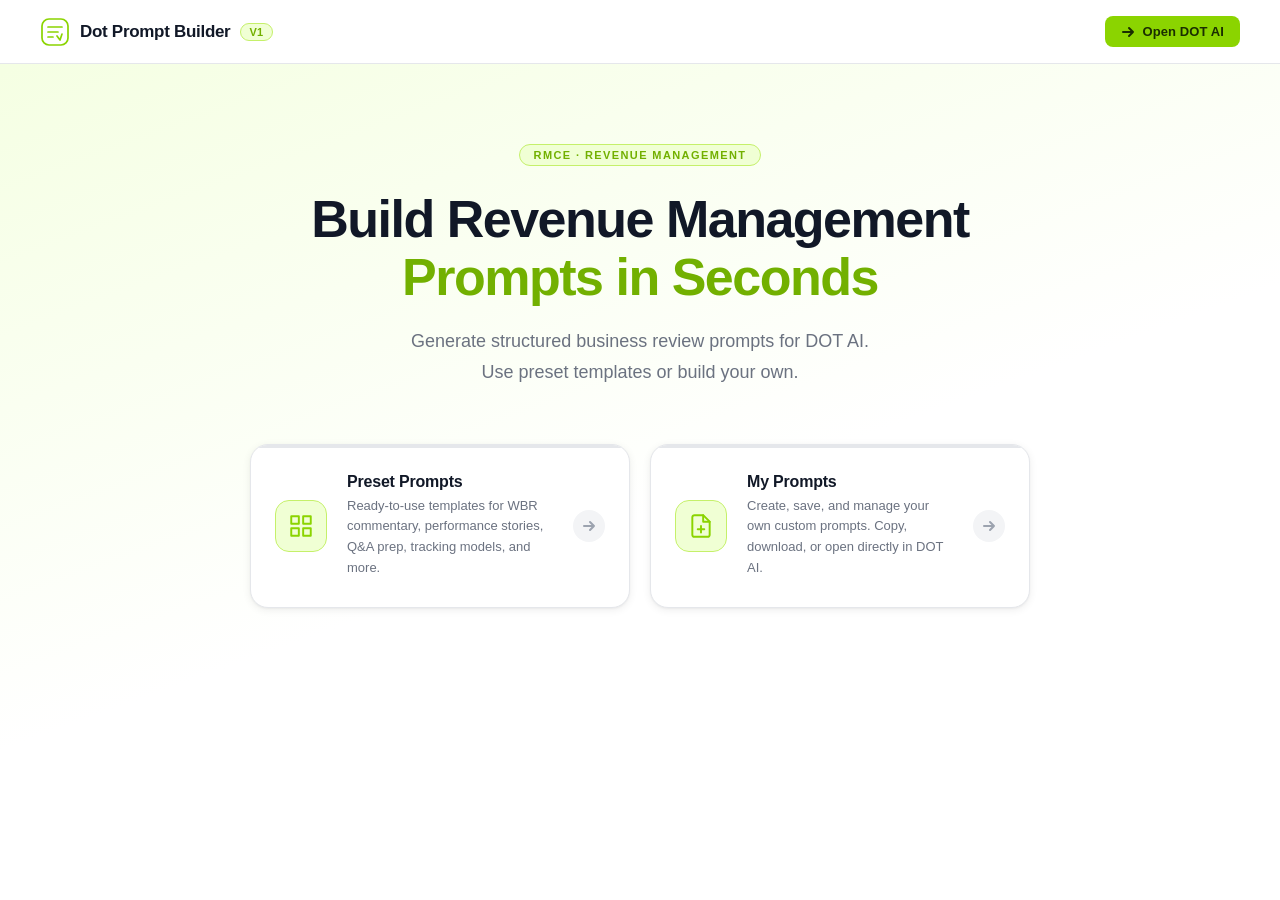
==== commit f9e194a7: "Add search, category filter, sort to My Prompts; remove footer - Search bar with green outline, filt" ====
--- a/index.html
+++ b/index.html
@@ -78,7 +78,6 @@
   </div>
 </section>
 
-<footer>Flix Prompt Builder &mdash; Revenue Management Command Excellence &bull; V1</footer>
 
 </body>
 </html>
--- a/css/styles.css
+++ b/css/styles.css
@@ -219,6 +219,17 @@
 .btn-delete-my-prompt { flex-shrink: 0; width: 28px; height: 28px; border-radius: 7px; border: none; background: none; color: var(--gray-300); font-size: 14px; cursor: pointer; display: flex; align-items: center; justify-content: center; transition: background 0.12s, color 0.12s; opacity: 0; }
 .my-prompt-row:hover .btn-delete-my-prompt { opacity: 1; }
 .btn-delete-my-prompt:hover { background: #fee2e2; color: #e53e3e; }
+
+.my-prompts-filters { display: flex; align-items: center; gap: 10px; margin-bottom: 20px; flex-wrap: wrap; }
+.mp-search-wrap { position: relative; flex: 1; min-width: 200px; }
+.mp-search-wrap svg { position: absolute; left: 12px; top: 50%; transform: translateY(-50%); width: 15px; height: 15px; stroke: var(--gray-400); fill: none; stroke-width: 2; stroke-linecap: round; stroke-linejoin: round; pointer-events: none; }
+.mp-search { width: 100%; padding: 9px 12px 9px 36px; border: 1.5px solid var(--green); border-radius: 10px; font-size: 13.5px; color: var(--gray-900); background: #fff; box-shadow: var(--shadow); outline: none; transition: border-color 0.15s, box-shadow 0.15s; box-sizing: border-box; }
+.mp-search:focus { border-color: var(--green); box-shadow: 0 0 0 3px rgba(139,212,0,0.15); }
+.mp-select { padding: 9px 32px 9px 13px; border: 1px solid var(--gray-200); border-radius: 10px; font-size: 13px; color: var(--gray-700); background: #fff url("data:image/svg+xml,%3Csvg xmlns='http://www.w3.org/2000/svg' width='12' height='12' viewBox='0 0 12 12'%3E%3Cpath d='M2 4l4 4 4-4' stroke='%236b7280' stroke-width='1.5' fill='none' stroke-linecap='round' stroke-linejoin='round'/%3E%3C/svg%3E") no-repeat right 10px center; appearance: none; -webkit-appearance: none; box-shadow: var(--shadow); outline: none; cursor: pointer; transition: border-color 0.15s; min-width: 160px; }
+.mp-select:focus { border-color: var(--green); box-shadow: 0 0 0 3px rgba(139,212,0,0.15); }
+.mp-clear { padding: 9px 14px; border: 1px solid var(--gray-200); border-radius: 10px; font-size: 12.5px; font-weight: 600; color: var(--gray-500); background: #fff; cursor: pointer; white-space: nowrap; box-shadow: var(--shadow); transition: background 0.12s, color 0.12s, border-color 0.12s; }
+.mp-clear:hover { background: var(--gray-100); color: var(--gray-700); border-color: var(--gray-300); }
+.mp-results-count { font-size: 12.5px; color: var(--gray-400); margin-bottom: 12px; }
 
 /* ── CREATE PROMPT MODAL ──────────────────────────────────── */
 .create-prompt-overlay { position: fixed; inset: 0; background: rgba(0,0,0,0.45); backdrop-filter: blur(4px); z-index: 1000; display: flex; align-items: center; justify-content: center; padding: 20px; opacity: 0; pointer-events: none; transition: opacity 0.25s ease; }
